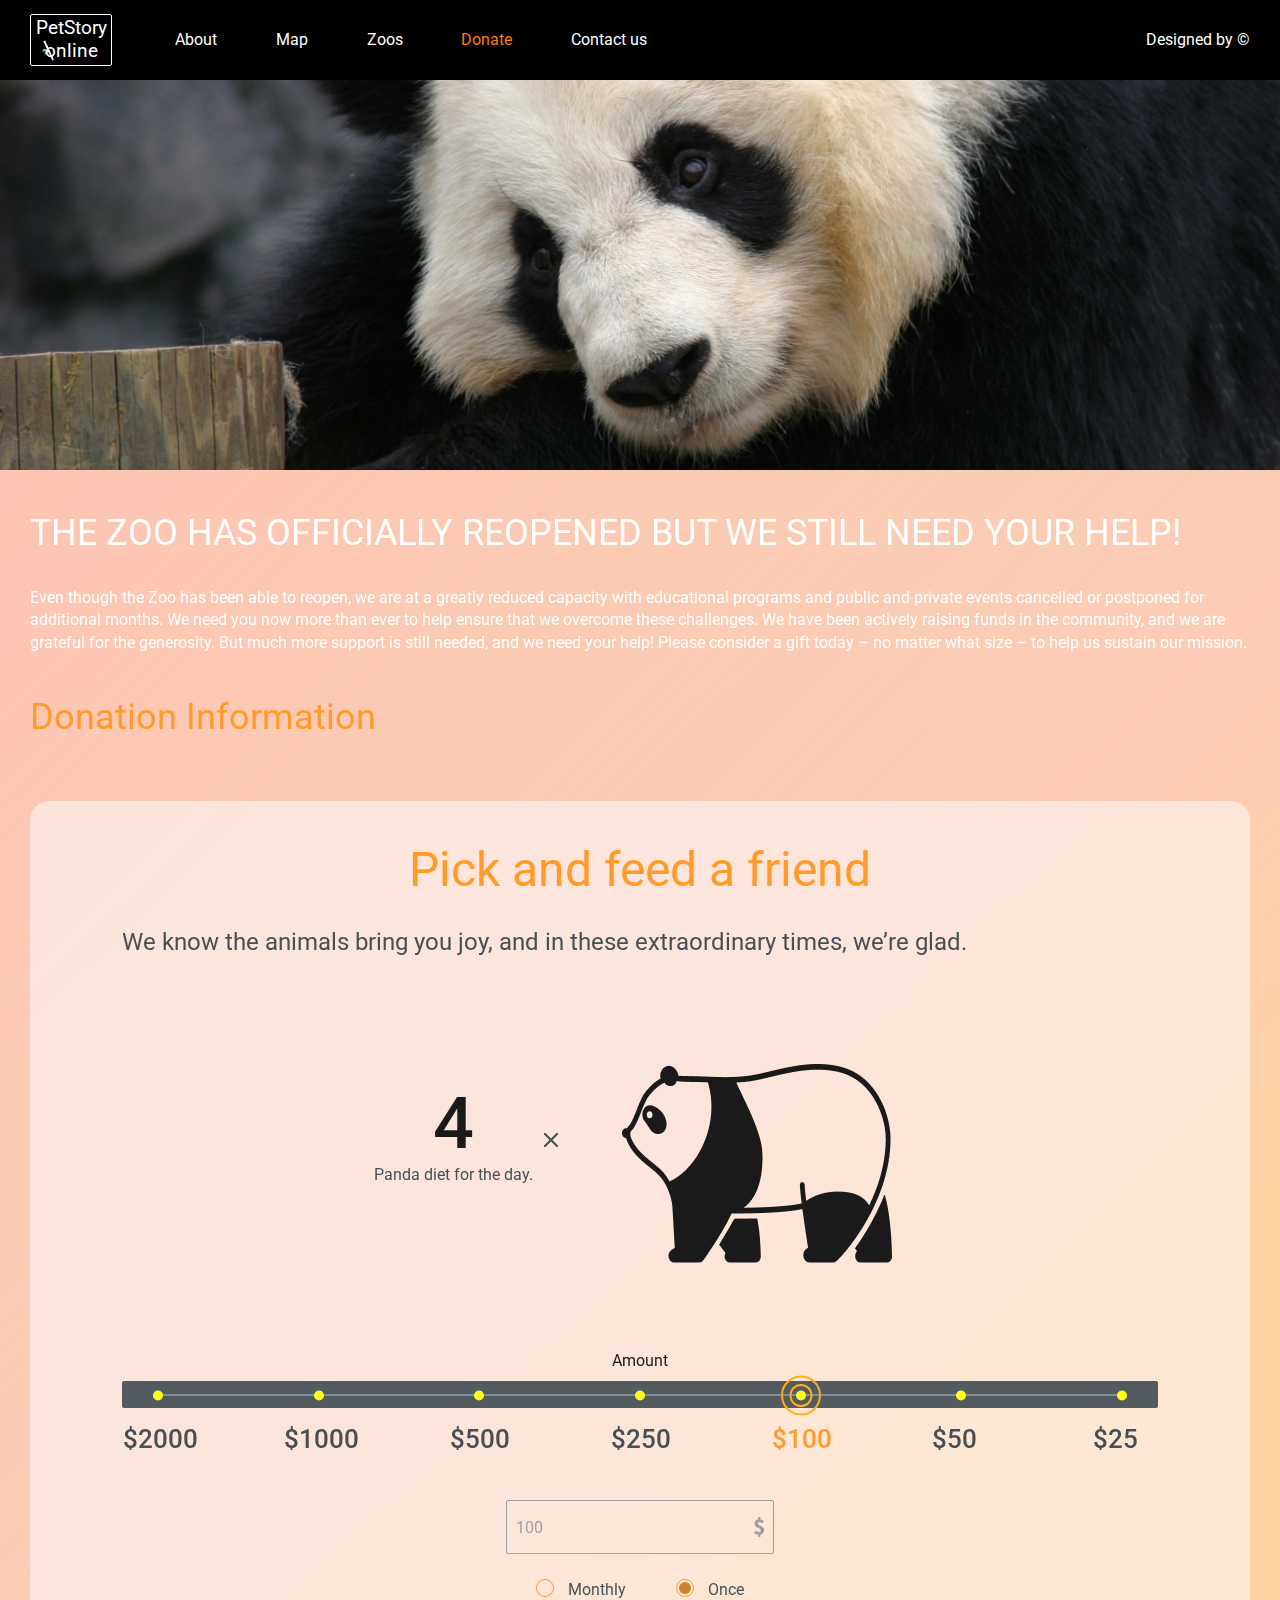
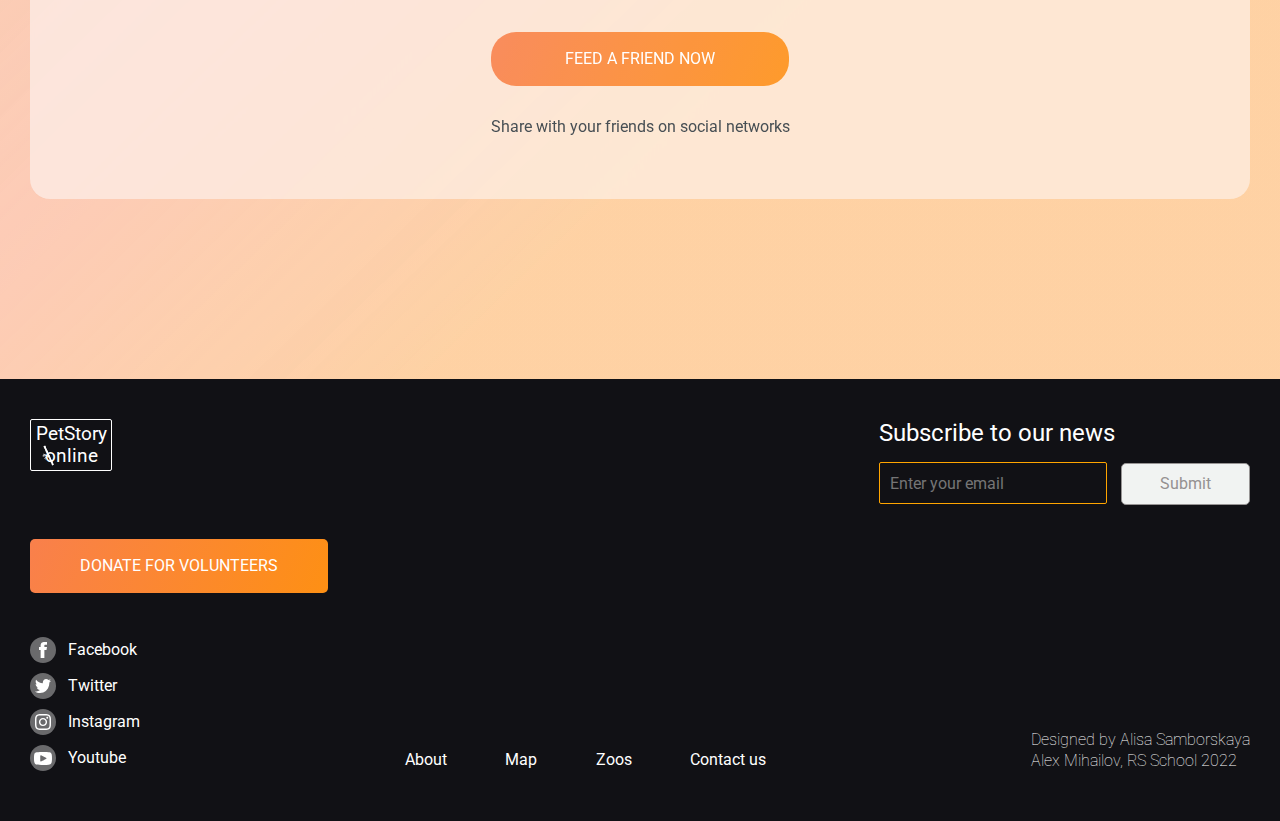
==== pages/desktop_donate/index.html @ 9bdb4d8e "Add files via upload" ====
<!DOCTYPE html>
<html lang="en">

<head>
    <meta charset="UTF-8">
    <meta http-equiv="X-UA-Compatible" content="IE=edge">
    <meta name="viewport" content="width=device-width, initial-scale=1.0">
    <title>Petstory Donate  @alexmegadrive</title>
    <link rel="stylesheet" href="./style.css">
</head>

<body>
    <h1>PetStory Online</h1>

    <div class="header">
        <div class="container">
            <a href="../desktop_petstory/index.html" class="logo">PetStory online</a>
            
            <input id="menu-toggle" type="checkbox" />
            <label class='menu-button-container' for="menu-toggle">
                <div class='menu-button'></div>
            </label>
            
          
            <nav>
                <ul id="navList">
                    <li><a href="../desktop_petstory/index.html" class="nav-link ">About</a></li>
                    <li><a href="https://maps.google.com" class="nav-link">Map</a> </li>
                    <li><a href="#" class="nav-link">Zoos</a></li>
                    <li><a href="#" class="nav-link nav-link--active">Donate</a></li>
                    <li><a href="#" class="nav-link">Contact us</a></li>
                </ul>
            </nav>
            <a href="https://www.figma.com/file/jfEFwkXVj1WRq7sUHDr8os/PetStory-online"
                class="nav-link header__designedby">Designed by ©</a>
        </div>
    </div>
    <div class="donate-panda">
    </div>

    <div class="slide-friend">
        <div class="container">
            <h4 class="slide-friend__h4-title">THE ZOO HAS OFFICIALLY REOPENED BUT WE STILL NEED YOUR HELP!</h4>
            <p class="slide-friend__h4-subttle">Even though the Zoo has been able to reopen, we are at a greatly reduced
                capacity with educational programs and public and private events cancelled or postponed for additional
                months. We need you now more than ever to help ensure that we overcome these challenges. We have been
                actively raising funds in the community, and we are grateful for the generosity. But much more support
                is still needed, and we need your help! Please consider a gift today – no matter what size – to help us
                sustain our mission.</p>
            <div class="slide-friend__info">Donation Information</div>
        </div>

        <div class="slide-friend__container">
            <h3 class="slide-friend__title">Pick and feed a friend</h3>
            <p class="slide-friend__subtitle">We know the animals bring you joy, and in these extraordinary times, we’re
                glad.</p>
            <div class="slide-friend__panda-container">
                <div class="slide-friend__panda-container-diet">
                    <div>4</div>
                    <div>Panda diet for the day.</div>
                </div>
                <div></div>
                <div></div>
            </div>
            <p class="slide-friend__text slide-friend__amount-title">Amount</p>
            <form action="">

                <div class="donate-amount__container">


                    <div class="donate-amount__box">
                        <!-- <div class="donate-amount__box-line"></div> -->
                        <div class="donate-amount__radio-input-box">
                            <label class="input-button__wrapper">
                                <input type="radio" class="radio-real" name="donate-amount" id="id5000" value="5000">
                                <span class="radio-amount-fake"></span>
                                <label class="radio-amount-label">$5000</label>

                            </label>
                            <label class="input-button__wrapper">
                                <input type="radio" class="radio-real" name="donate-amount" value="2000">
                                <span class="radio-amount-fake"></span>
                                <label class="radio-amount-label">$2000</label>

                            </label>
                            <label class="input-button__wrapper">
                                <input type="radio" class="radio-real" name="donate-amount" value="1000">
                                <span class="radio-amount-fake"></span>
                                <label class="radio-amount-label">$1000</label>

                            </label>
                            <label class="input-button__wrapper">
                                <input type="radio" class="radio-real" name="donate-amount" value="500">
                                <span class="radio-amount-fake"></span>
                                <label class="radio-amount-label">&nbsp$500</label>

                            </label>
                            <label class="input-button__wrapper">
                                <input type="radio" class="radio-real" name="donate-amount" value="250">
                                <span class="radio-amount-fake"></span>
                                <label class="radio-amount-label">&nbsp$250</label>

                            </label>
                            <label class="input-button__wrapper">
                                <input type="radio" class="radio-real" name="donate-amount" value="100" checked>
                                <span class="radio-amount-fake"></span>
                                <label class="radio-amount-label">&nbsp$100</label>

                            </label>
                            <label class="input-button__wrapper">
                                <input type="radio" class="radio-real" name="donate-amount" value="50">
                                <span class="radio-amount-fake"></span>
                                <label class="radio-amount-label">&nbsp$50</label>

                            </label>
                            <label class="input-button__wrapper">
                                <input type="radio" class="radio-real" name="donate-amount" value="25">
                                <span class="radio-amount-fake"></span>
                                <label class="radio-amount-label">&nbsp$25</label>

                            </label>
                        </div>
                    </div>
                    <!-- <label for="5000" id="label5000">$5000</label> -->

                </div>
                <div class="donate-column-container">
                    <div class="donate-another-amount-container">
                        <input type="number"
                            id="inputSumBox"
                            value="100"
                            placeholder="Another amount" maxlength="4"
                            oninput="javascript: if (this.value.length > this.maxLength) this.value = this.value.slice(0, this.maxLength);"
                            onkeypress="checkNum(event)" 
                            >
                        <div class="donate-another-amount__dollar"></div>
                    </div>
                    <div class="donate-period__box">
                        <label class="input-button__wrapper">
                            <input type="radio" class="radio-real" name="donate-period" value="Monthly">
                            <span class="radio-period-fake"></span>
                            <label class="radio-period-label slide-friend__text"> Monthly
                            </label>

                        </label>
                        <label class="input-button__wrapper">
                            <input type="radio" class="radio-real" name="donate-period" value="Once" checked>
                            <span class="radio-period-fake"></span>
                            <label class="radio-period-label slide-friend__text"> Once
                            </label>

                        </label>
                    </div>
                </div>
                <div class="donate-column-container">
                    <a href="#" class="btn btn--rounded">Feed a friend now</a>
                    <p class="slide-friend__text">Share with your friends on social networks </p>
                </div>
            </form>
        </div>
    </div>

    <div class="footer">
        <div class="footer-container">
            <div class="footer-top">
                <div class="footer-top__left">
                    <a href="../desktop_petstory/index.html" class="logo">PetStory online</a>
                    <a href="../desktop_donate/index.html" class="btn">Donate for volunteers</a>
                </div>
                <div class="footer-top__subscribe-box">
                    <span class="footer-top__subscribe-box-title">Subscribe to our news</span>
                    <form action="">
                        <input type="email" placeholder="Enter your email" required>
                        <input type="submit" value="Submit">
                    </form>
                </div>
            </div>
            <div class="footer-bottom">
                <div class="footer-links-section">
                    <a href="https://https://https://https://facebook.com" class="nav-link footer-links-section__line">
                        <div class="footer-links-section__link-logo social-logo--fb"></div>
                        
                        <span>Facebook</span>

                    </a>
                    <a href="https://twitter.com" class="nav-link footer-links-section__line">
                        <div class="footer-links-section__link-logo social-logo--tw"></div>
                        
                        <span>Twitter</span>

                    </a>
                    <a href="https://instagram.com" class="nav-link footer-links-section__line">
                        <div class="footer-links-section__link-logo social-logo--inst"></div>
                        <span>Instagram</span>
                        
                    </a>
                    <a href="https://youtube.com" class="nav-link footer-links-section__line">
                        <div class=" footer-links-section__link-logo social-logo--yt"></div>
                        
                        <span>Youtube</span>

                    </a>
                </div>
                <div class="footer-center">
                    <ul>
                        <li><a href="../desktop_donate/index.html" class="nav-link">About</a></li>
                        <li><a href="https://maps.google.com" class="nav-link">Map</a> </li>
                        <li><a href="#" class="nav-link">Zoos</a></li>
                        <li><a href="#" class="nav-link">Contact us</a></li>
                    </ul>
                </div>
                <div class="footer-credits">
                    <div>Designed by Alisa Samborskaya</div>
                    <div>Alex Mihailov, RS School 2022</div>
                </div>
            </div>
        </div>
    </div>
    <script src="./script.js"></script>
</body>
</html>
---- pages/desktop_donate/style.css ----
@import url("../../assets/styles/common.css");
.header {
  position: static;
}

.donate-panda {
  height: 390px;
  background: url("../../assets/images/panda_cut.png") no-repeat;
  background-size: cover;
}

.slide-friend {
  display: flex;
  flex-direction: column;
  align-items: center;
  background: linear-gradient(315.75deg, rgba(254, 210, 144, 0.7) 30.06%, #febdab 100.95%, rgba(254, 210, 144, 0.7) 106.36%), linear-gradient(315.75deg, rgba(254, 189, 171, 0.74) 30.06%, rgba(243, 169, 248, 0.66) 50.74%, #e0d8f0 80.49%, #eaf7fe 127.9%, #eaf7fe 149.54%), linear-gradient(315.75deg, rgba(254, 189, 171, 0.74) 30.06%, rgba(243, 169, 248, 0.66) 50.74%, #e0d8f0 80.49%, #eaf7fe 127.9%, #eaf7fe 149.54%);
  opacity: 0.9;
}

.slide-friend__container {
  display: flex;
  flex-direction: column;
  justify-content: center;
  box-sizing: border-box;
  margin-top: 60px;
  margin-bottom: 180px;
  padding: 40px 92px 62px 92px;
  background: rgba(253, 253, 255, 0.52);
  -webkit-backdrop-filter: blur(2px);
          backdrop-filter: blur(2px);
  border-radius: 20px;
}
.slide-friend__container p:last-child {
  margin: 0 auto;
}
.slide-friend__container form input, .slide-friend__container form .donate-period__box {
  margin: 0 auto;
}
.slide-friend__container form .donate-period__box {
  margin-top: 25px;
  margin-bottom: 31px;
  display: flex;
  justify-content: center;
  width: 268px;
}
.slide-friend__container form .donate-period__box label + label {
  margin-left: 50px;
}
.slide-friend__container form .donate-period__box label.slide-friend__text {
  margin-left: 10px;
}
.slide-friend__container .btn {
  margin-left: auto;
  margin-right: auto;
  margin-bottom: 30px;
}

.slide-friend__title {
  font-family: "Roboto";
  font-style: normal;
  font-weight: 400;
  font-size: 48px;
  line-height: 120%;
  text-align: center;
  color: #fe9013;
}

.slide-friend__subtitle {
  margin-top: 30px;
  font-style: normal;
  font-weight: 400;
  font-size: 24px;
  line-height: 29px;
  color: #333b41;
}

.slide-friend__text--bold {
  margin-top: 40px;
  font-style: normal;
  font-weight: 500;
  font-size: 16px;
  line-height: 21px;
  color: #333b41;
}

.slide-friend__text {
  font-style: normal;
  font-weight: 400;
  font-size: 16px;
  line-height: 21px;
  color: #333b41;
}

.slide-friend__amount-title {
  color: #000000;
  margin-bottom: 6px;
}

.slide-friend__h3 {
  margin-top: 60px;
  margin-bottom: 40px;
}

.slide-friend__h4-title {
  margin-top: 40px;
  margin-bottom: 10px;
  font-weight: 400;
  font-size: 36px;
  line-height: 130%;
  color: #ffffff;
}

.slide-friend__h4-subttle {
  font-style: normal;
  font-weight: 400;
  font-size: 16px;
  line-height: 140%;
  color: #ffffff;
}

.slide-friend__info {
  margin-top: 40px;
  font-weight: 400;
  font-size: 36px;
  line-height: 130%;
  color: #fe9013;
}

.slide-friend__panda-container {
  margin: 60px auto 87px auto;
  display: flex;
  flex-direction: row;
  align-items: center;
}

.slide-friend__panda-container > div:nth-child(3) {
  width: 284px;
  height: 246px;
  background: url("../../assets/images/panda-icon.png") center no-repeat;
}

.slide-friend__panda-container > div:nth-child(2) {
  margin-right: 64px;
  margin-left: 11px;
  width: 14px;
  height: 14px;
  background: url("../../assets/icons/x.png") center no-repeat;
}

.slide-friend__panda-container-diet * + * {
  margin-top: 11px;
}
.slide-friend__panda-container-diet div:nth-child(1) {
  font-weight: 500;
  font-size: 72px;
  line-height: 80%;
  text-align: center;
  text-transform: uppercase;
}
.slide-friend__panda-container-diet div:nth-child(2) {
  font-weight: 400;
  font-size: 16px;
  line-height: 140%;
  text-align: center;
  color: #333b41;
}

.donate-amount__container {
  position: relative;
}

.donate-another-amount-container {
  position: relative;
  margin: 0 auto;
}

.donate-another-amount__dollar {
  position: absolute;
  content: "";
  width: 10px;
  height: 20px;
  top: 50%;
  right: 10px;
  transform: translateY(-50%);
  background: no-repeat center url("../../assets/icons/dollar.png");
}

.donate-another-amount-container input[type=number] {
  position: relative;
  height: 54px;
  width: 268px;
  padding: 16px 9px;
  background: transparent;
  border: 1px solid #929699;
  border-radius: 2px;
  box-sizing: border-box;
  font-weight: 400;
  font-size: 16px;
  line-height: 140%;
  color: #929699;
  -moz-appearance: textfield;
}
.donate-another-amount-container input[type=number]:focus {
  outline: none;
  color: #4b9200;
  border: 0.7px solid #4b9200;
}
.donate-another-amount-container input[type=number]:focus + .donate-another-amount__dollar {
  background: no-repeat center url("../../assets/icons/dollar-green.png");
}
.donate-another-amount-container input[type=number]::-webkit-outer-spin-button, .donate-another-amount-container input[type=number]::-webkit-inner-spin-button {
  -webkit-appearance: none;
  margin: 0;
}

.donate-amount__box {
  display: flex;
  margin-bottom: 92px;
  height: 27px;
  background: #404950;
  border-radius: 2px;
  box-sizing: border-box;
}
.donate-amount__box::before {
  width: 94%;
  margin: 0px 3%;
  z-index: 0;
  top: 50%;
  transform: translateY(-50%);
  position: absolute;
  content: "";
  height: 2px;
  background: #72828e;
  justify-content: space-between;
  box-sizing: border-box;
}

.donate-amount__radio-input-box {
  display: flex;
  flex-direction: row;
  width: 94%;
  margin: 0px 3%;
  top: 50%;
  transform: translateY(-50%);
  position: absolute;
  z-index: 1;
  justify-content: space-between;
}

.donate-column-container {
  display: flex;
  flex-direction: column;
  justify-content: center;
}

.input-button__wrapper {
  position: relative;
  cursor: pointer;
}

.radio-real {
  cursor: pointer;
  transform: translate(-50%, -50%);
  top: 50%;
  left: 50%;
  width: 100px;
  height: 100px;
  position: absolute;
  opacity: 0;
}

.radio-amount-label {
  position: absolute;
  font-weight: 500;
  font-size: 26px;
  line-height: 140%;
  text-transform: uppercase;
  color: #333b41;
  top: 35px;
  left: -30px;
}

.radio-amount-fake {
  position: relative;
  display: inline-block;
  border-radius: 50%;
  vertical-align: subs;
  width: 10px;
  height: 10px;
  background-color: yellow;
}

.radio-period-fake {
  position: relative;
  display: inline-block;
  width: 16px;
  height: 16px;
  border-radius: 50%;
  border: 1px solid #fe9013;
}

.radio-period-fake + .radio-period-label {
  vertical-align: top;
}

.radio-real:checked + .radio-period-fake::before {
  position: absolute;
  top: 50%;
  left: 50%;
  content: "";
  width: 12px;
  height: 12px;
  background: #c97617;
  border-radius: 50%;
  transform: translate(-50%, -50%);
  box-sizing: border-box;
}

.radio-real:checked ~ .radio-amount-label {
  color: #fe9013;
}

.radio-real:checked + .radio-amount-fake::after {
  position: absolute;
  top: 50%;
  left: 50%;
  content: "";
  width: 23px;
  height: 23px;
  border-radius: 50%;
  transform: translate(-50%, -50%);
  box-sizing: border-box;
  border: 2px solid orange;
}

.radio-real:checked + .radio-amount-fake::before {
  position: absolute;
  top: 50%;
  left: 50%;
  content: "";
  width: 40px;
  height: 40px;
  border-radius: 50%;
  transform: translate(-50%, -50%);
  box-sizing: border-box;
  border: 2px solid orange;
}

@media screen and (min-width: 1381px) and (max-width: 1599px) {
  body {
    min-width: unset;
  }
  .container,
.cards-container,
.cards-wrapper,
.slide-friend__container,
.testimonials-wrapper,
.footer-container {
    width: calc(100% - 60px);
  }
}
@media screen and (min-width: 1000px) and (max-width: 1380px) {
  body {
    min-width: unset;
  }
  .container,
.cards-container,
.cards-wrapper,
.slide-friend__container,
.testimonials-wrapper,
.footer-container {
    width: calc(100% - 60px);
  }
  .slide-friend__h4-title {
    margin-bottom: 30px;
  }
  .donate-amount__radio-input-box > label:nth-child(1) {
    display: none;
  }
  .slide-friend__amount-title {
    margin-bottom: 10px;
  }
  .slide-friend__text {
    text-align: center;
    width: auto;
  }
}
@media screen and (min-width: 640px) and (max-width: 999px) {
  .header {
    position: fixed;
  }
  .donate-panda {
    padding-top: 34px;
    height: 187px;
    background-position: center;
    background-size: cover;
    background-image: url(../../assets/images/panda_cut--small.png);
  }
  .donate-amount__radio-input-box label label {
    left: -24px;
  }
  .slide-friend__container {
    padding: 19px 0 31px 0;
    margin-bottom: 46px;
  }
  .slide-friend__container .slide-friend__text {
    margin-left: 10px;
  }
  .slide-friend__container .slide-friend__subtitle {
    margin: 20px auto 0 auto;
    text-align: center;
  }
  .donate-amount__radio-input-box > label:nth-child(-n+3) {
    display: none;
  }
  .donate-another-amount-container > input {
    width: 180px !important;
    height: 42px !important;
  }
  .radio-real {
    width: 77px;
    height: 77px;
  }
}
@media screen and (min-width: 0px) and (max-width: 639px) {
  .container,
.slide-friend__container,
.testimonials-wrapper,
.footer-container {
    width: calc(100% - 20px);
  }
  .header {
    position: fixed;
  }
  .donate-panda {
    padding-top: 34px;
    height: 187px;
    background-position: center;
    background-size: cover;
    background-image: url(../../assets/images/panda_cut--small.png);
  }
  .donate-amount__radio-input-box label label {
    left: -8px;
    font-size: 13px;
  }
  .slide-friend__info, .slide-friend__title {
    font-size: 24px;
  }
  .slide-friend__h4-title {
    font-size: 24px;
    margin-top: 30px;
    margin-bottom: 20px;
  }
  .slide-friend__container {
    padding: 19px 0 31px 0;
    margin-top: 30px;
    margin-bottom: 46px;
  }
  .slide-friend__container .slide-friend__panda-container-diet > div:nth-child(1) {
    font-size: 40.6015px;
  }
  .slide-friend__container .slide-friend__panda-container-diet > div:nth-child(2) {
    font-size: 9px;
  }
  .slide-friend__container .slide-friend__panda-container {
    height: 146px;
    margin: 0;
  }
  .slide-friend__container .slide-friend__panda-container > div:nth-child(2) {
    margin-right: 41px;
    margin-left: 13px;
    width: 8.4px;
    height: 8.92px;
  }
  .slide-friend__container .slide-friend__panda-container > div:nth-child(3) {
    background-size: contain;
    width: 170px;
    height: 153.92px;
  }
  .slide-friend__container .slide-friend__panda-container-diet {
    width: 102px;
    transform: translateY(12px);
  }
  .slide-friend__container .slide-friend__subtitle {
    margin: 10px auto;
    text-align: center;
    font-size: 16px;
    line-height: 22px;
  }
  .donate-amount__box {
    margin-bottom: 36px;
    height: 14px;
  }
  .donate-amount__radio-input-box > label:nth-child(-n+3) {
    display: none;
  }
  .donate-another-amount-container {
    margin: 13px auto 0 auto;
  }
  .donate-another-amount-container input {
    width: 180px !important;
    height: 42px !important;
  }
  .radio-period-fake {
    width: 14px;
    height: 14px;
  }
  .radio-real {
    width: 48px;
    height: 48px;
  }
  .radio-amount-label {
    top: 23px;
  }
  .donate-period__box {
    padding-left: 24px;
    padding-right: 10px;
    justify-content: space-around;
  }
}
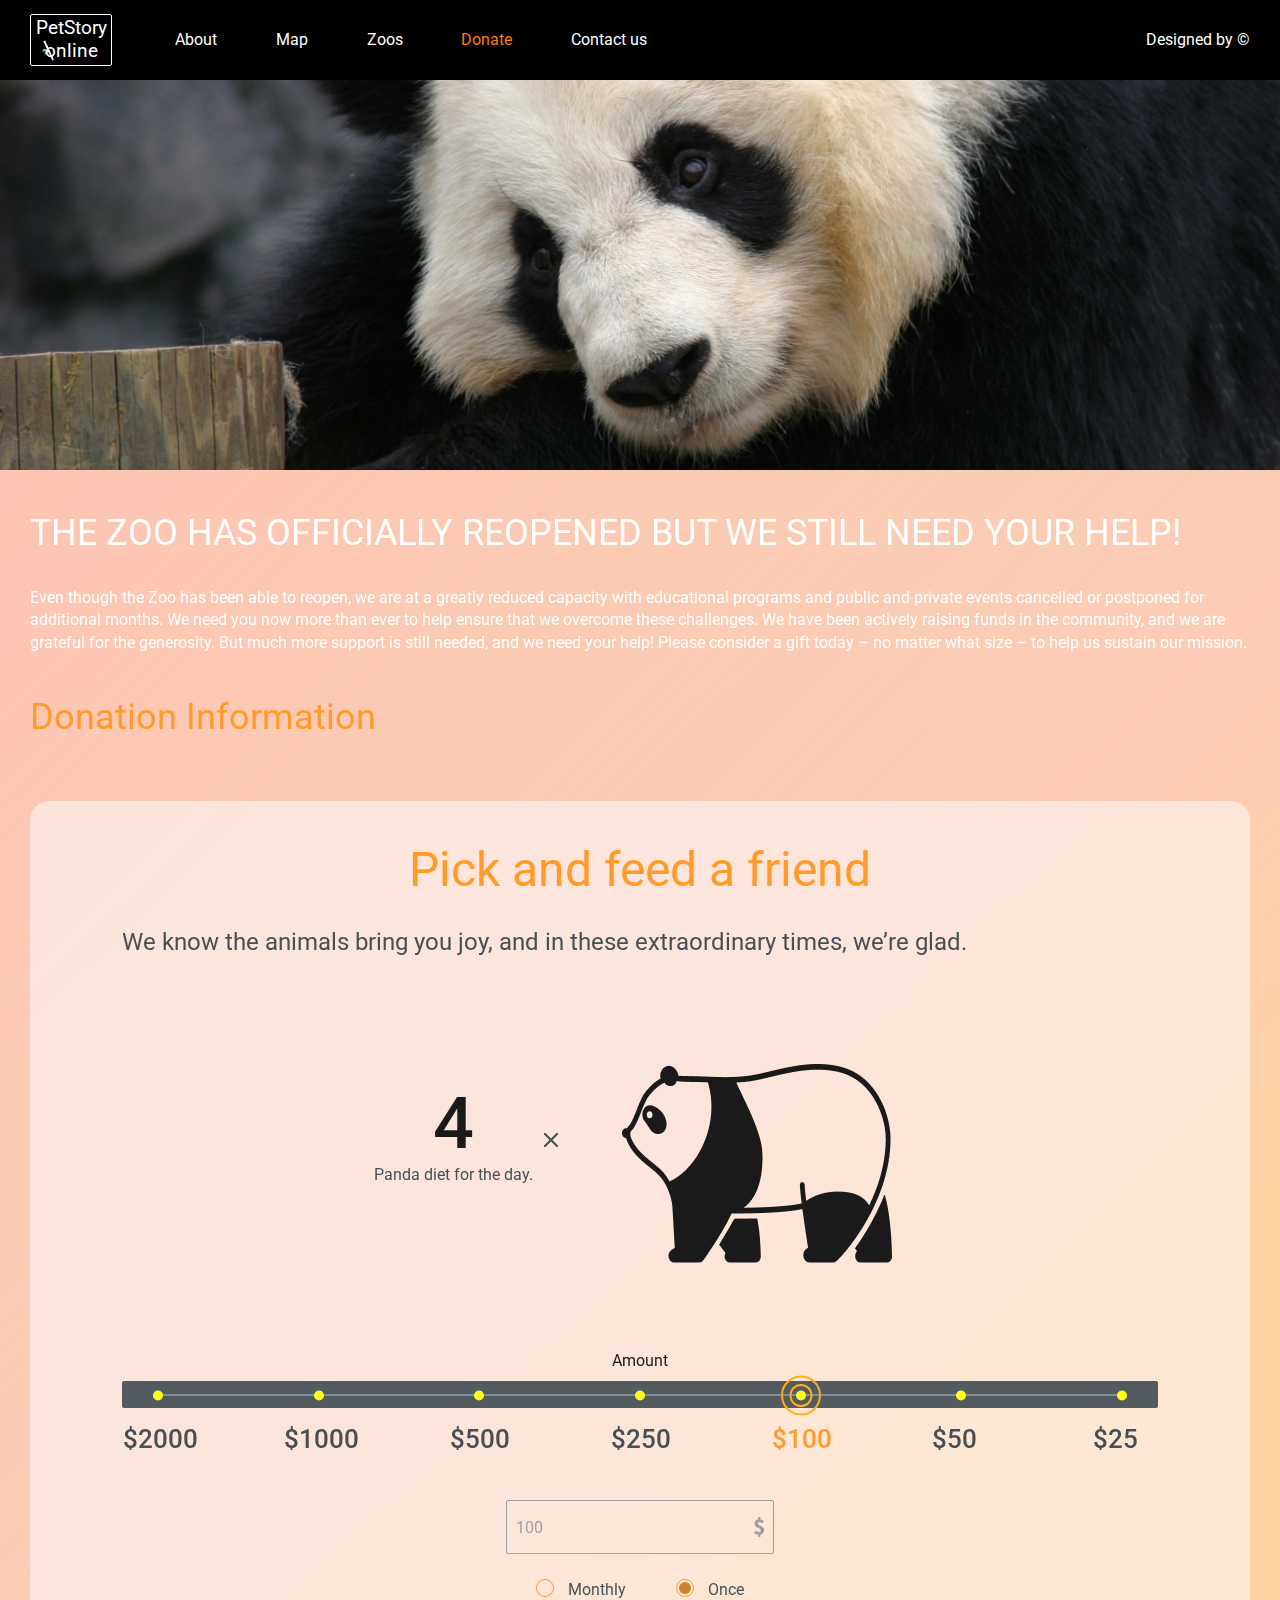
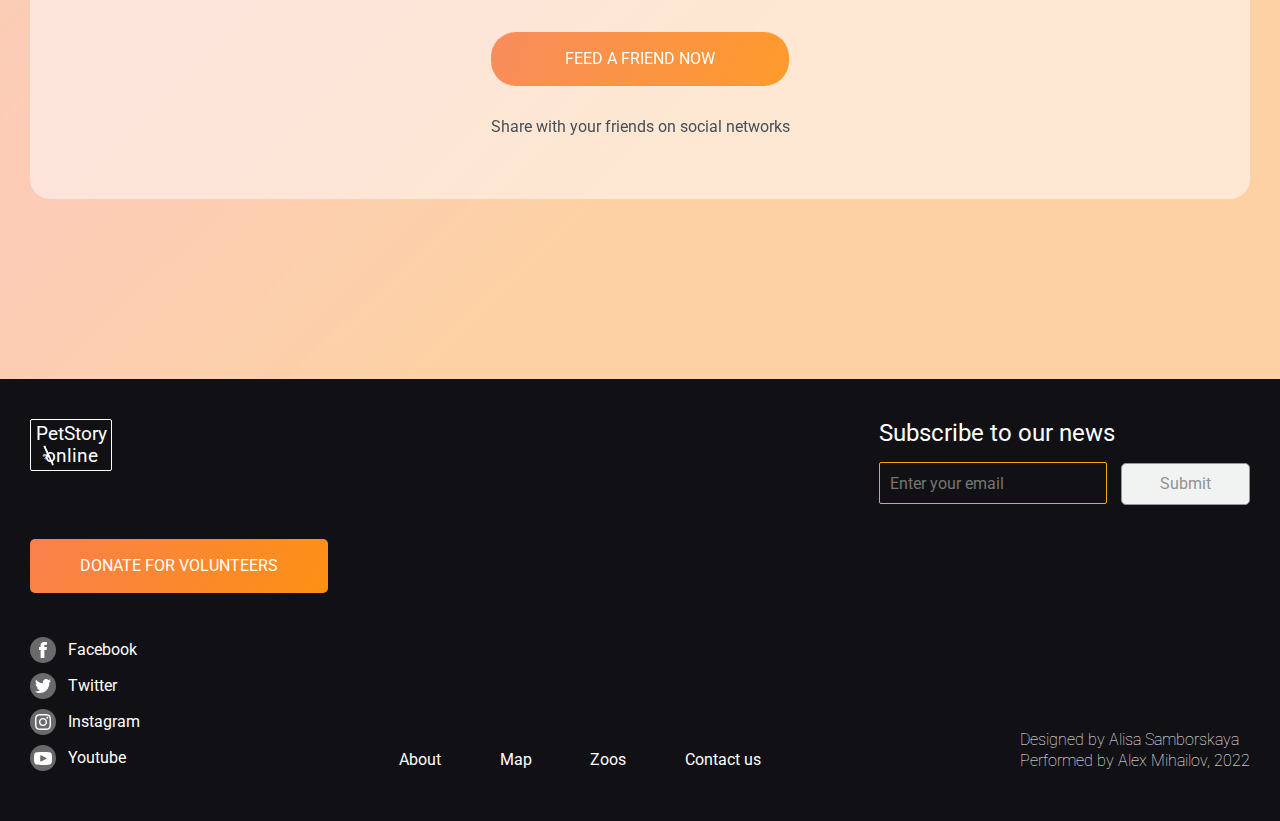
==== commit fe08b9a3: "refactor: remove credits" ====
--- a/pages/desktop_donate/index.html
+++ b/pages/desktop_donate/index.html
@@ -1,221 +1,308 @@
 <!DOCTYPE html>
 <html lang="en">
-
-<head>
-    <meta charset="UTF-8">
-    <meta http-equiv="X-UA-Compatible" content="IE=edge">
-    <meta name="viewport" content="width=device-width, initial-scale=1.0">
-    <title>Petstory Donate  @alexmegadrive</title>
-    <link rel="stylesheet" href="./style.css">
-</head>
-
-<body>
+  <head>
+    <meta charset="UTF-8" />
+    <meta http-equiv="X-UA-Compatible" content="IE=edge" />
+    <meta name="viewport" content="width=device-width, initial-scale=1.0" />
+    <title>Petstory Donate @alexmegadrive</title>
+    <link rel="stylesheet" href="./style.css" />
+  </head>
+
+  <body>
     <h1>PetStory Online</h1>
 
     <div class="header">
-        <div class="container">
-            <a href="../desktop_petstory/index.html" class="logo">PetStory online</a>
-            
-            <input id="menu-toggle" type="checkbox" />
-            <label class='menu-button-container' for="menu-toggle">
-                <div class='menu-button'></div>
-            </label>
-            
-          
-            <nav>
-                <ul id="navList">
-                    <li><a href="../desktop_petstory/index.html" class="nav-link ">About</a></li>
-                    <li><a href="https://maps.google.com" class="nav-link">Map</a> </li>
-                    <li><a href="#" class="nav-link">Zoos</a></li>
-                    <li><a href="#" class="nav-link nav-link--active">Donate</a></li>
-                    <li><a href="#" class="nav-link">Contact us</a></li>
-                </ul>
-            </nav>
-            <a href="https://www.figma.com/file/jfEFwkXVj1WRq7sUHDr8os/PetStory-online"
-                class="nav-link header__designedby">Designed by ©</a>
+      <div class="container">
+        <a href="../desktop_petstory/index.html" class="logo"
+          >PetStory online</a
+        >
+
+        <input id="menu-toggle" type="checkbox" />
+        <label class="menu-button-container" for="menu-toggle">
+          <div class="menu-button"></div>
+        </label>
+
+        <nav>
+          <ul id="navList">
+            <li>
+              <a href="../desktop_petstory/index.html" class="nav-link"
+                >About</a
+              >
+            </li>
+            <li><a href="https://maps.google.com" class="nav-link">Map</a></li>
+            <li><a href="#" class="nav-link">Zoos</a></li>
+            <li><a href="#" class="nav-link nav-link--active">Donate</a></li>
+            <li><a href="#" class="nav-link">Contact us</a></li>
+          </ul>
+        </nav>
+        <a
+          href="https://www.figma.com/file/jfEFwkXVj1WRq7sUHDr8os/PetStory-online"
+          class="nav-link header__designedby"
+          >Designed by ©</a
+        >
+      </div>
+    </div>
+    <div class="donate-panda"></div>
+
+    <div class="slide-friend">
+      <div class="container">
+        <h4 class="slide-friend__h4-title">
+          THE ZOO HAS OFFICIALLY REOPENED BUT WE STILL NEED YOUR HELP!
+        </h4>
+        <p class="slide-friend__h4-subttle">
+          Even though the Zoo has been able to reopen, we are at a greatly
+          reduced capacity with educational programs and public and private
+          events cancelled or postponed for additional months. We need you now
+          more than ever to help ensure that we overcome these challenges. We
+          have been actively raising funds in the community, and we are grateful
+          for the generosity. But much more support is still needed, and we need
+          your help! Please consider a gift today – no matter what size – to
+          help us sustain our mission.
+        </p>
+        <div class="slide-friend__info">Donation Information</div>
+      </div>
+
+      <div class="slide-friend__container">
+        <h3 class="slide-friend__title">Pick and feed a friend</h3>
+        <p class="slide-friend__subtitle">
+          We know the animals bring you joy, and in these extraordinary times,
+          we’re glad.
+        </p>
+        <div class="slide-friend__panda-container">
+          <div class="slide-friend__panda-container-diet">
+            <div>4</div>
+            <div>Panda diet for the day.</div>
+          </div>
+          <div></div>
+          <div></div>
         </div>
+        <p class="slide-friend__text slide-friend__amount-title">Amount</p>
+        <form action="">
+          <div class="donate-amount__container">
+            <div class="donate-amount__box">
+              <!-- <div class="donate-amount__box-line"></div> -->
+              <div class="donate-amount__radio-input-box">
+                <label class="input-button__wrapper">
+                  <input
+                    type="radio"
+                    class="radio-real"
+                    name="donate-amount"
+                    id="id5000"
+                    value="5000"
+                  />
+                  <span class="radio-amount-fake"></span>
+                  <label class="radio-amount-label">$5000</label>
+                </label>
+                <label class="input-button__wrapper">
+                  <input
+                    type="radio"
+                    class="radio-real"
+                    name="donate-amount"
+                    value="2000"
+                  />
+                  <span class="radio-amount-fake"></span>
+                  <label class="radio-amount-label">$2000</label>
+                </label>
+                <label class="input-button__wrapper">
+                  <input
+                    type="radio"
+                    class="radio-real"
+                    name="donate-amount"
+                    value="1000"
+                  />
+                  <span class="radio-amount-fake"></span>
+                  <label class="radio-amount-label">$1000</label>
+                </label>
+                <label class="input-button__wrapper">
+                  <input
+                    type="radio"
+                    class="radio-real"
+                    name="donate-amount"
+                    value="500"
+                  />
+                  <span class="radio-amount-fake"></span>
+                  <label class="radio-amount-label">&nbsp$500</label>
+                </label>
+                <label class="input-button__wrapper">
+                  <input
+                    type="radio"
+                    class="radio-real"
+                    name="donate-amount"
+                    value="250"
+                  />
+                  <span class="radio-amount-fake"></span>
+                  <label class="radio-amount-label">&nbsp$250</label>
+                </label>
+                <label class="input-button__wrapper">
+                  <input
+                    type="radio"
+                    class="radio-real"
+                    name="donate-amount"
+                    value="100"
+                    checked
+                  />
+                  <span class="radio-amount-fake"></span>
+                  <label class="radio-amount-label">&nbsp$100</label>
+                </label>
+                <label class="input-button__wrapper">
+                  <input
+                    type="radio"
+                    class="radio-real"
+                    name="donate-amount"
+                    value="50"
+                  />
+                  <span class="radio-amount-fake"></span>
+                  <label class="radio-amount-label">&nbsp$50</label>
+                </label>
+                <label class="input-button__wrapper">
+                  <input
+                    type="radio"
+                    class="radio-real"
+                    name="donate-amount"
+                    value="25"
+                  />
+                  <span class="radio-amount-fake"></span>
+                  <label class="radio-amount-label">&nbsp$25</label>
+                </label>
+              </div>
+            </div>
+            <!-- <label for="5000" id="label5000">$5000</label> -->
+          </div>
+          <div class="donate-column-container">
+            <div class="donate-another-amount-container">
+              <input
+                type="number"
+                id="inputSumBox"
+                value="100"
+                placeholder="Another amount"
+                maxlength="4"
+                oninput="javascript: if (this.value.length > this.maxLength) this.value = this.value.slice(0, this.maxLength);"
+                onkeypress="checkNum(event)"
+              />
+              <div class="donate-another-amount__dollar"></div>
+            </div>
+            <div class="donate-period__box">
+              <label class="input-button__wrapper">
+                <input
+                  type="radio"
+                  class="radio-real"
+                  name="donate-period"
+                  value="Monthly"
+                />
+                <span class="radio-period-fake"></span>
+                <label class="radio-period-label slide-friend__text">
+                  Monthly
+                </label>
+              </label>
+              <label class="input-button__wrapper">
+                <input
+                  type="radio"
+                  class="radio-real"
+                  name="donate-period"
+                  value="Once"
+                  checked
+                />
+                <span class="radio-period-fake"></span>
+                <label class="radio-period-label slide-friend__text">
+                  Once
+                </label>
+              </label>
+            </div>
+          </div>
+          <div class="donate-column-container">
+            <a href="#" class="btn btn--rounded">Feed a friend now</a>
+            <p class="slide-friend__text">
+              Share with your friends on social networks
+            </p>
+          </div>
+        </form>
+      </div>
     </div>
-    <div class="donate-panda">
-    </div>
-
-    <div class="slide-friend">
-        <div class="container">
-            <h4 class="slide-friend__h4-title">THE ZOO HAS OFFICIALLY REOPENED BUT WE STILL NEED YOUR HELP!</h4>
-            <p class="slide-friend__h4-subttle">Even though the Zoo has been able to reopen, we are at a greatly reduced
-                capacity with educational programs and public and private events cancelled or postponed for additional
-                months. We need you now more than ever to help ensure that we overcome these challenges. We have been
-                actively raising funds in the community, and we are grateful for the generosity. But much more support
-                is still needed, and we need your help! Please consider a gift today – no matter what size – to help us
-                sustain our mission.</p>
-            <div class="slide-friend__info">Donation Information</div>
+
+    <div class="footer">
+      <div class="footer-container">
+        <div class="footer-top">
+          <div class="footer-top__left">
+            <a href="../desktop_petstory/index.html" class="logo"
+              >PetStory online</a
+            >
+            <a href="../desktop_donate/index.html" class="btn"
+              >Donate for volunteers</a
+            >
+          </div>
+          <div class="footer-top__subscribe-box">
+            <span class="footer-top__subscribe-box-title"
+              >Subscribe to our news</span
+            >
+            <form action="">
+              <input type="email" placeholder="Enter your email" required />
+              <input type="submit" value="Submit" />
+            </form>
+          </div>
         </div>
-
-        <div class="slide-friend__container">
-            <h3 class="slide-friend__title">Pick and feed a friend</h3>
-            <p class="slide-friend__subtitle">We know the animals bring you joy, and in these extraordinary times, we’re
-                glad.</p>
-            <div class="slide-friend__panda-container">
-                <div class="slide-friend__panda-container-diet">
-                    <div>4</div>
-                    <div>Panda diet for the day.</div>
-                </div>
-                <div></div>
-                <div></div>
-            </div>
-            <p class="slide-friend__text slide-friend__amount-title">Amount</p>
-            <form action="">
-
-                <div class="donate-amount__container">
-
-
-                    <div class="donate-amount__box">
-                        <!-- <div class="donate-amount__box-line"></div> -->
-                        <div class="donate-amount__radio-input-box">
-                            <label class="input-button__wrapper">
-                                <input type="radio" class="radio-real" name="donate-amount" id="id5000" value="5000">
-                                <span class="radio-amount-fake"></span>
-                                <label class="radio-amount-label">$5000</label>
-
-                            </label>
-                            <label class="input-button__wrapper">
-                                <input type="radio" class="radio-real" name="donate-amount" value="2000">
-                                <span class="radio-amount-fake"></span>
-                                <label class="radio-amount-label">$2000</label>
-
-                            </label>
-                            <label class="input-button__wrapper">
-                                <input type="radio" class="radio-real" name="donate-amount" value="1000">
-                                <span class="radio-amount-fake"></span>
-                                <label class="radio-amount-label">$1000</label>
-
-                            </label>
-                            <label class="input-button__wrapper">
-                                <input type="radio" class="radio-real" name="donate-amount" value="500">
-                                <span class="radio-amount-fake"></span>
-                                <label class="radio-amount-label">&nbsp$500</label>
-
-                            </label>
-                            <label class="input-button__wrapper">
-                                <input type="radio" class="radio-real" name="donate-amount" value="250">
-                                <span class="radio-amount-fake"></span>
-                                <label class="radio-amount-label">&nbsp$250</label>
-
-                            </label>
-                            <label class="input-button__wrapper">
-                                <input type="radio" class="radio-real" name="donate-amount" value="100" checked>
-                                <span class="radio-amount-fake"></span>
-                                <label class="radio-amount-label">&nbsp$100</label>
-
-                            </label>
-                            <label class="input-button__wrapper">
-                                <input type="radio" class="radio-real" name="donate-amount" value="50">
-                                <span class="radio-amount-fake"></span>
-                                <label class="radio-amount-label">&nbsp$50</label>
-
-                            </label>
-                            <label class="input-button__wrapper">
-                                <input type="radio" class="radio-real" name="donate-amount" value="25">
-                                <span class="radio-amount-fake"></span>
-                                <label class="radio-amount-label">&nbsp$25</label>
-
-                            </label>
-                        </div>
-                    </div>
-                    <!-- <label for="5000" id="label5000">$5000</label> -->
-
-                </div>
-                <div class="donate-column-container">
-                    <div class="donate-another-amount-container">
-                        <input type="number"
-                            id="inputSumBox"
-                            value="100"
-                            placeholder="Another amount" maxlength="4"
-                            oninput="javascript: if (this.value.length > this.maxLength) this.value = this.value.slice(0, this.maxLength);"
-                            onkeypress="checkNum(event)" 
-                            >
-                        <div class="donate-another-amount__dollar"></div>
-                    </div>
-                    <div class="donate-period__box">
-                        <label class="input-button__wrapper">
-                            <input type="radio" class="radio-real" name="donate-period" value="Monthly">
-                            <span class="radio-period-fake"></span>
-                            <label class="radio-period-label slide-friend__text"> Monthly
-                            </label>
-
-                        </label>
-                        <label class="input-button__wrapper">
-                            <input type="radio" class="radio-real" name="donate-period" value="Once" checked>
-                            <span class="radio-period-fake"></span>
-                            <label class="radio-period-label slide-friend__text"> Once
-                            </label>
-
-                        </label>
-                    </div>
-                </div>
-                <div class="donate-column-container">
-                    <a href="#" class="btn btn--rounded">Feed a friend now</a>
-                    <p class="slide-friend__text">Share with your friends on social networks </p>
-                </div>
-            </form>
+        <div class="footer-bottom">
+          <div class="footer-links-section">
+            <a
+              href="https://https://https://https://facebook.com"
+              class="nav-link footer-links-section__line"
+            >
+              <div
+                class="footer-links-section__link-logo social-logo--fb"
+              ></div>
+
+              <span>Facebook</span>
+            </a>
+            <a
+              href="https://twitter.com"
+              class="nav-link footer-links-section__line"
+            >
+              <div
+                class="footer-links-section__link-logo social-logo--tw"
+              ></div>
+
+              <span>Twitter</span>
+            </a>
+            <a
+              href="https://instagram.com"
+              class="nav-link footer-links-section__line"
+            >
+              <div
+                class="footer-links-section__link-logo social-logo--inst"
+              ></div>
+              <span>Instagram</span>
+            </a>
+            <a
+              href="https://youtube.com"
+              class="nav-link footer-links-section__line"
+            >
+              <div
+                class="footer-links-section__link-logo social-logo--yt"
+              ></div>
+
+              <span>Youtube</span>
+            </a>
+          </div>
+          <div class="footer-center">
+            <ul>
+              <li>
+                <a href="../desktop_donate/index.html" class="nav-link"
+                  >About</a
+                >
+              </li>
+              <li>
+                <a href="https://maps.google.com" class="nav-link">Map</a>
+              </li>
+              <li><a href="#" class="nav-link">Zoos</a></li>
+              <li><a href="#" class="nav-link">Contact us</a></li>
+            </ul>
+          </div>
+          <div class="footer-credits">
+            <div>Designed by Alisa Samborskaya</div>
+            <div>Performed by Alex Mihailov, 2022</div>
+          </div>
         </div>
-    </div>
-
-    <div class="footer">
-        <div class="footer-container">
-            <div class="footer-top">
-                <div class="footer-top__left">
-                    <a href="../desktop_petstory/index.html" class="logo">PetStory online</a>
-                    <a href="../desktop_donate/index.html" class="btn">Donate for volunteers</a>
-                </div>
-                <div class="footer-top__subscribe-box">
-                    <span class="footer-top__subscribe-box-title">Subscribe to our news</span>
-                    <form action="">
-                        <input type="email" placeholder="Enter your email" required>
-                        <input type="submit" value="Submit">
-                    </form>
-                </div>
-            </div>
-            <div class="footer-bottom">
-                <div class="footer-links-section">
-                    <a href="https://https://https://https://facebook.com" class="nav-link footer-links-section__line">
-                        <div class="footer-links-section__link-logo social-logo--fb"></div>
-                        
-                        <span>Facebook</span>
-
-                    </a>
-                    <a href="https://twitter.com" class="nav-link footer-links-section__line">
-                        <div class="footer-links-section__link-logo social-logo--tw"></div>
-                        
-                        <span>Twitter</span>
-
-                    </a>
-                    <a href="https://instagram.com" class="nav-link footer-links-section__line">
-                        <div class="footer-links-section__link-logo social-logo--inst"></div>
-                        <span>Instagram</span>
-                        
-                    </a>
-                    <a href="https://youtube.com" class="nav-link footer-links-section__line">
-                        <div class=" footer-links-section__link-logo social-logo--yt"></div>
-                        
-                        <span>Youtube</span>
-
-                    </a>
-                </div>
-                <div class="footer-center">
-                    <ul>
-                        <li><a href="../desktop_donate/index.html" class="nav-link">About</a></li>
-                        <li><a href="https://maps.google.com" class="nav-link">Map</a> </li>
-                        <li><a href="#" class="nav-link">Zoos</a></li>
-                        <li><a href="#" class="nav-link">Contact us</a></li>
-                    </ul>
-                </div>
-                <div class="footer-credits">
-                    <div>Designed by Alisa Samborskaya</div>
-                    <div>Alex Mihailov, RS School 2022</div>
-                </div>
-            </div>
-        </div>
+      </div>
     </div>
     <script src="./script.js"></script>
-</body>
+  </body>
 </html>
--- a/pages/desktop_donate/style.css
+++ b/pages/desktop_donate/style.css
@@ -1,520 +1,520 @@
-@import url("../../assets/styles/common.css");
-.header {
-  position: static;
-}
-
-.donate-panda {
-  height: 390px;
-  background: url("../../assets/images/panda_cut.png") no-repeat;
-  background-size: cover;
-}
-
-.slide-friend {
-  display: flex;
-  flex-direction: column;
-  align-items: center;
-  background: linear-gradient(315.75deg, rgba(254, 210, 144, 0.7) 30.06%, #febdab 100.95%, rgba(254, 210, 144, 0.7) 106.36%), linear-gradient(315.75deg, rgba(254, 189, 171, 0.74) 30.06%, rgba(243, 169, 248, 0.66) 50.74%, #e0d8f0 80.49%, #eaf7fe 127.9%, #eaf7fe 149.54%), linear-gradient(315.75deg, rgba(254, 189, 171, 0.74) 30.06%, rgba(243, 169, 248, 0.66) 50.74%, #e0d8f0 80.49%, #eaf7fe 127.9%, #eaf7fe 149.54%);
-  opacity: 0.9;
-}
-
-.slide-friend__container {
-  display: flex;
-  flex-direction: column;
-  justify-content: center;
-  box-sizing: border-box;
-  margin-top: 60px;
-  margin-bottom: 180px;
-  padding: 40px 92px 62px 92px;
-  background: rgba(253, 253, 255, 0.52);
-  -webkit-backdrop-filter: blur(2px);
-          backdrop-filter: blur(2px);
-  border-radius: 20px;
-}
-.slide-friend__container p:last-child {
-  margin: 0 auto;
-}
-.slide-friend__container form input, .slide-friend__container form .donate-period__box {
-  margin: 0 auto;
-}
-.slide-friend__container form .donate-period__box {
-  margin-top: 25px;
-  margin-bottom: 31px;
-  display: flex;
-  justify-content: center;
-  width: 268px;
-}
-.slide-friend__container form .donate-period__box label + label {
-  margin-left: 50px;
-}
-.slide-friend__container form .donate-period__box label.slide-friend__text {
-  margin-left: 10px;
-}
-.slide-friend__container .btn {
-  margin-left: auto;
-  margin-right: auto;
-  margin-bottom: 30px;
-}
-
-.slide-friend__title {
-  font-family: "Roboto";
-  font-style: normal;
-  font-weight: 400;
-  font-size: 48px;
-  line-height: 120%;
-  text-align: center;
-  color: #fe9013;
-}
-
-.slide-friend__subtitle {
-  margin-top: 30px;
-  font-style: normal;
-  font-weight: 400;
-  font-size: 24px;
-  line-height: 29px;
-  color: #333b41;
-}
-
-.slide-friend__text--bold {
-  margin-top: 40px;
-  font-style: normal;
-  font-weight: 500;
-  font-size: 16px;
-  line-height: 21px;
-  color: #333b41;
-}
-
-.slide-friend__text {
-  font-style: normal;
-  font-weight: 400;
-  font-size: 16px;
-  line-height: 21px;
-  color: #333b41;
-}
-
-.slide-friend__amount-title {
-  color: #000000;
-  margin-bottom: 6px;
-}
-
-.slide-friend__h3 {
-  margin-top: 60px;
-  margin-bottom: 40px;
-}
-
-.slide-friend__h4-title {
-  margin-top: 40px;
-  margin-bottom: 10px;
-  font-weight: 400;
-  font-size: 36px;
-  line-height: 130%;
-  color: #ffffff;
-}
-
-.slide-friend__h4-subttle {
-  font-style: normal;
-  font-weight: 400;
-  font-size: 16px;
-  line-height: 140%;
-  color: #ffffff;
-}
-
-.slide-friend__info {
-  margin-top: 40px;
-  font-weight: 400;
-  font-size: 36px;
-  line-height: 130%;
-  color: #fe9013;
-}
-
-.slide-friend__panda-container {
-  margin: 60px auto 87px auto;
-  display: flex;
-  flex-direction: row;
-  align-items: center;
-}
-
-.slide-friend__panda-container > div:nth-child(3) {
-  width: 284px;
-  height: 246px;
-  background: url("../../assets/images/panda-icon.png") center no-repeat;
-}
-
-.slide-friend__panda-container > div:nth-child(2) {
-  margin-right: 64px;
-  margin-left: 11px;
-  width: 14px;
-  height: 14px;
-  background: url("../../assets/icons/x.png") center no-repeat;
-}
-
-.slide-friend__panda-container-diet * + * {
-  margin-top: 11px;
-}
-.slide-friend__panda-container-diet div:nth-child(1) {
-  font-weight: 500;
-  font-size: 72px;
-  line-height: 80%;
-  text-align: center;
-  text-transform: uppercase;
-}
-.slide-friend__panda-container-diet div:nth-child(2) {
-  font-weight: 400;
-  font-size: 16px;
-  line-height: 140%;
-  text-align: center;
-  color: #333b41;
-}
-
-.donate-amount__container {
-  position: relative;
-}
-
-.donate-another-amount-container {
-  position: relative;
-  margin: 0 auto;
-}
-
-.donate-another-amount__dollar {
-  position: absolute;
-  content: "";
-  width: 10px;
-  height: 20px;
-  top: 50%;
-  right: 10px;
-  transform: translateY(-50%);
-  background: no-repeat center url("../../assets/icons/dollar.png");
-}
-
-.donate-another-amount-container input[type=number] {
-  position: relative;
-  height: 54px;
-  width: 268px;
-  padding: 16px 9px;
-  background: transparent;
-  border: 1px solid #929699;
-  border-radius: 2px;
-  box-sizing: border-box;
-  font-weight: 400;
-  font-size: 16px;
-  line-height: 140%;
-  color: #929699;
-  -moz-appearance: textfield;
-}
-.donate-another-amount-container input[type=number]:focus {
-  outline: none;
-  color: #4b9200;
-  border: 0.7px solid #4b9200;
-}
-.donate-another-amount-container input[type=number]:focus + .donate-another-amount__dollar {
-  background: no-repeat center url("../../assets/icons/dollar-green.png");
-}
-.donate-another-amount-container input[type=number]::-webkit-outer-spin-button, .donate-another-amount-container input[type=number]::-webkit-inner-spin-button {
-  -webkit-appearance: none;
-  margin: 0;
-}
-
-.donate-amount__box {
-  display: flex;
-  margin-bottom: 92px;
-  height: 27px;
-  background: #404950;
-  border-radius: 2px;
-  box-sizing: border-box;
-}
-.donate-amount__box::before {
-  width: 94%;
-  margin: 0px 3%;
-  z-index: 0;
-  top: 50%;
-  transform: translateY(-50%);
-  position: absolute;
-  content: "";
-  height: 2px;
-  background: #72828e;
-  justify-content: space-between;
-  box-sizing: border-box;
-}
-
-.donate-amount__radio-input-box {
-  display: flex;
-  flex-direction: row;
-  width: 94%;
-  margin: 0px 3%;
-  top: 50%;
-  transform: translateY(-50%);
-  position: absolute;
-  z-index: 1;
-  justify-content: space-between;
-}
-
-.donate-column-container {
-  display: flex;
-  flex-direction: column;
-  justify-content: center;
-}
-
-.input-button__wrapper {
-  position: relative;
-  cursor: pointer;
-}
-
-.radio-real {
-  cursor: pointer;
-  transform: translate(-50%, -50%);
-  top: 50%;
-  left: 50%;
-  width: 100px;
-  height: 100px;
-  position: absolute;
-  opacity: 0;
-}
-
-.radio-amount-label {
-  position: absolute;
-  font-weight: 500;
-  font-size: 26px;
-  line-height: 140%;
-  text-transform: uppercase;
-  color: #333b41;
-  top: 35px;
-  left: -30px;
-}
-
-.radio-amount-fake {
-  position: relative;
-  display: inline-block;
-  border-radius: 50%;
-  vertical-align: subs;
-  width: 10px;
-  height: 10px;
-  background-color: yellow;
-}
-
-.radio-period-fake {
-  position: relative;
-  display: inline-block;
-  width: 16px;
-  height: 16px;
-  border-radius: 50%;
-  border: 1px solid #fe9013;
-}
-
-.radio-period-fake + .radio-period-label {
-  vertical-align: top;
-}
-
-.radio-real:checked + .radio-period-fake::before {
-  position: absolute;
-  top: 50%;
-  left: 50%;
-  content: "";
-  width: 12px;
-  height: 12px;
-  background: #c97617;
-  border-radius: 50%;
-  transform: translate(-50%, -50%);
-  box-sizing: border-box;
-}
-
-.radio-real:checked ~ .radio-amount-label {
-  color: #fe9013;
-}
-
-.radio-real:checked + .radio-amount-fake::after {
-  position: absolute;
-  top: 50%;
-  left: 50%;
-  content: "";
-  width: 23px;
-  height: 23px;
-  border-radius: 50%;
-  transform: translate(-50%, -50%);
-  box-sizing: border-box;
-  border: 2px solid orange;
-}
-
-.radio-real:checked + .radio-amount-fake::before {
-  position: absolute;
-  top: 50%;
-  left: 50%;
-  content: "";
-  width: 40px;
-  height: 40px;
-  border-radius: 50%;
-  transform: translate(-50%, -50%);
-  box-sizing: border-box;
-  border: 2px solid orange;
-}
-
-@media screen and (min-width: 1381px) and (max-width: 1599px) {
-  body {
-    min-width: unset;
-  }
-  .container,
-.cards-container,
-.cards-wrapper,
-.slide-friend__container,
-.testimonials-wrapper,
-.footer-container {
-    width: calc(100% - 60px);
-  }
-}
-@media screen and (min-width: 1000px) and (max-width: 1380px) {
-  body {
-    min-width: unset;
-  }
-  .container,
-.cards-container,
-.cards-wrapper,
-.slide-friend__container,
-.testimonials-wrapper,
-.footer-container {
-    width: calc(100% - 60px);
-  }
-  .slide-friend__h4-title {
-    margin-bottom: 30px;
-  }
-  .donate-amount__radio-input-box > label:nth-child(1) {
-    display: none;
-  }
-  .slide-friend__amount-title {
-    margin-bottom: 10px;
-  }
-  .slide-friend__text {
-    text-align: center;
-    width: auto;
-  }
-}
-@media screen and (min-width: 640px) and (max-width: 999px) {
-  .header {
-    position: fixed;
-  }
-  .donate-panda {
-    padding-top: 34px;
-    height: 187px;
-    background-position: center;
-    background-size: cover;
-    background-image: url(../../assets/images/panda_cut--small.png);
-  }
-  .donate-amount__radio-input-box label label {
-    left: -24px;
-  }
-  .slide-friend__container {
-    padding: 19px 0 31px 0;
-    margin-bottom: 46px;
-  }
-  .slide-friend__container .slide-friend__text {
-    margin-left: 10px;
-  }
-  .slide-friend__container .slide-friend__subtitle {
-    margin: 20px auto 0 auto;
-    text-align: center;
-  }
-  .donate-amount__radio-input-box > label:nth-child(-n+3) {
-    display: none;
-  }
-  .donate-another-amount-container > input {
-    width: 180px !important;
-    height: 42px !important;
-  }
-  .radio-real {
-    width: 77px;
-    height: 77px;
-  }
-}
-@media screen and (min-width: 0px) and (max-width: 639px) {
-  .container,
-.slide-friend__container,
-.testimonials-wrapper,
-.footer-container {
-    width: calc(100% - 20px);
-  }
-  .header {
-    position: fixed;
-  }
-  .donate-panda {
-    padding-top: 34px;
-    height: 187px;
-    background-position: center;
-    background-size: cover;
-    background-image: url(../../assets/images/panda_cut--small.png);
-  }
-  .donate-amount__radio-input-box label label {
-    left: -8px;
-    font-size: 13px;
-  }
-  .slide-friend__info, .slide-friend__title {
-    font-size: 24px;
-  }
-  .slide-friend__h4-title {
-    font-size: 24px;
-    margin-top: 30px;
-    margin-bottom: 20px;
-  }
-  .slide-friend__container {
-    padding: 19px 0 31px 0;
-    margin-top: 30px;
-    margin-bottom: 46px;
-  }
-  .slide-friend__container .slide-friend__panda-container-diet > div:nth-child(1) {
-    font-size: 40.6015px;
-  }
-  .slide-friend__container .slide-friend__panda-container-diet > div:nth-child(2) {
-    font-size: 9px;
-  }
-  .slide-friend__container .slide-friend__panda-container {
-    height: 146px;
-    margin: 0;
-  }
-  .slide-friend__container .slide-friend__panda-container > div:nth-child(2) {
-    margin-right: 41px;
-    margin-left: 13px;
-    width: 8.4px;
-    height: 8.92px;
-  }
-  .slide-friend__container .slide-friend__panda-container > div:nth-child(3) {
-    background-size: contain;
-    width: 170px;
-    height: 153.92px;
-  }
-  .slide-friend__container .slide-friend__panda-container-diet {
-    width: 102px;
-    transform: translateY(12px);
-  }
-  .slide-friend__container .slide-friend__subtitle {
-    margin: 10px auto;
-    text-align: center;
-    font-size: 16px;
-    line-height: 22px;
-  }
-  .donate-amount__box {
-    margin-bottom: 36px;
-    height: 14px;
-  }
-  .donate-amount__radio-input-box > label:nth-child(-n+3) {
-    display: none;
-  }
-  .donate-another-amount-container {
-    margin: 13px auto 0 auto;
-  }
-  .donate-another-amount-container input {
-    width: 180px !important;
-    height: 42px !important;
-  }
-  .radio-period-fake {
-    width: 14px;
-    height: 14px;
-  }
-  .radio-real {
-    width: 48px;
-    height: 48px;
-  }
-  .radio-amount-label {
-    top: 23px;
-  }
-  .donate-period__box {
-    padding-left: 24px;
-    padding-right: 10px;
-    justify-content: space-around;
-  }
+@import url("../../assets/styles/common.css");
+.header {
+  position: static;
+}
+
+.donate-panda {
+  height: 390px;
+  background: url("../../assets/images/panda_cut.png") no-repeat;
+  background-size: cover;
+}
+
+.slide-friend {
+  display: flex;
+  flex-direction: column;
+  align-items: center;
+  background: linear-gradient(315.75deg, rgba(254, 210, 144, 0.7) 30.06%, #febdab 100.95%, rgba(254, 210, 144, 0.7) 106.36%), linear-gradient(315.75deg, rgba(254, 189, 171, 0.74) 30.06%, rgba(243, 169, 248, 0.66) 50.74%, #e0d8f0 80.49%, #eaf7fe 127.9%, #eaf7fe 149.54%), linear-gradient(315.75deg, rgba(254, 189, 171, 0.74) 30.06%, rgba(243, 169, 248, 0.66) 50.74%, #e0d8f0 80.49%, #eaf7fe 127.9%, #eaf7fe 149.54%);
+  opacity: 0.9;
+}
+
+.slide-friend__container {
+  display: flex;
+  flex-direction: column;
+  justify-content: center;
+  box-sizing: border-box;
+  margin-top: 60px;
+  margin-bottom: 180px;
+  padding: 40px 92px 62px 92px;
+  background: rgba(253, 253, 255, 0.52);
+  -webkit-backdrop-filter: blur(2px);
+          backdrop-filter: blur(2px);
+  border-radius: 20px;
+}
+.slide-friend__container p:last-child {
+  margin: 0 auto;
+}
+.slide-friend__container form input, .slide-friend__container form .donate-period__box {
+  margin: 0 auto;
+}
+.slide-friend__container form .donate-period__box {
+  margin-top: 25px;
+  margin-bottom: 31px;
+  display: flex;
+  justify-content: center;
+  width: 268px;
+}
+.slide-friend__container form .donate-period__box label + label {
+  margin-left: 50px;
+}
+.slide-friend__container form .donate-period__box label.slide-friend__text {
+  margin-left: 10px;
+}
+.slide-friend__container .btn {
+  margin-left: auto;
+  margin-right: auto;
+  margin-bottom: 30px;
+}
+
+.slide-friend__title {
+  font-family: "Roboto";
+  font-style: normal;
+  font-weight: 400;
+  font-size: 48px;
+  line-height: 120%;
+  text-align: center;
+  color: #fe9013;
+}
+
+.slide-friend__subtitle {
+  margin-top: 30px;
+  font-style: normal;
+  font-weight: 400;
+  font-size: 24px;
+  line-height: 29px;
+  color: #333b41;
+}
+
+.slide-friend__text--bold {
+  margin-top: 40px;
+  font-style: normal;
+  font-weight: 500;
+  font-size: 16px;
+  line-height: 21px;
+  color: #333b41;
+}
+
+.slide-friend__text {
+  font-style: normal;
+  font-weight: 400;
+  font-size: 16px;
+  line-height: 21px;
+  color: #333b41;
+}
+
+.slide-friend__amount-title {
+  color: #000000;
+  margin-bottom: 6px;
+}
+
+.slide-friend__h3 {
+  margin-top: 60px;
+  margin-bottom: 40px;
+}
+
+.slide-friend__h4-title {
+  margin-top: 40px;
+  margin-bottom: 10px;
+  font-weight: 400;
+  font-size: 36px;
+  line-height: 130%;
+  color: #ffffff;
+}
+
+.slide-friend__h4-subttle {
+  font-style: normal;
+  font-weight: 400;
+  font-size: 16px;
+  line-height: 140%;
+  color: #ffffff;
+}
+
+.slide-friend__info {
+  margin-top: 40px;
+  font-weight: 400;
+  font-size: 36px;
+  line-height: 130%;
+  color: #fe9013;
+}
+
+.slide-friend__panda-container {
+  margin: 60px auto 87px auto;
+  display: flex;
+  flex-direction: row;
+  align-items: center;
+}
+
+.slide-friend__panda-container > div:nth-child(3) {
+  width: 284px;
+  height: 246px;
+  background: url("../../assets/images/panda-icon.png") center no-repeat;
+}
+
+.slide-friend__panda-container > div:nth-child(2) {
+  margin-right: 64px;
+  margin-left: 11px;
+  width: 14px;
+  height: 14px;
+  background: url("../../assets/icons/x.png") center no-repeat;
+}
+
+.slide-friend__panda-container-diet * + * {
+  margin-top: 11px;
+}
+.slide-friend__panda-container-diet div:nth-child(1) {
+  font-weight: 500;
+  font-size: 72px;
+  line-height: 80%;
+  text-align: center;
+  text-transform: uppercase;
+}
+.slide-friend__panda-container-diet div:nth-child(2) {
+  font-weight: 400;
+  font-size: 16px;
+  line-height: 140%;
+  text-align: center;
+  color: #333b41;
+}
+
+.donate-amount__container {
+  position: relative;
+}
+
+.donate-another-amount-container {
+  position: relative;
+  margin: 0 auto;
+}
+
+.donate-another-amount__dollar {
+  position: absolute;
+  content: "";
+  width: 10px;
+  height: 20px;
+  top: 50%;
+  right: 10px;
+  transform: translateY(-50%);
+  background: no-repeat center url("../../assets/icons/dollar.png");
+}
+
+.donate-another-amount-container input[type=number] {
+  position: relative;
+  height: 54px;
+  width: 268px;
+  padding: 16px 9px;
+  background: transparent;
+  border: 1px solid #929699;
+  border-radius: 2px;
+  box-sizing: border-box;
+  font-weight: 400;
+  font-size: 16px;
+  line-height: 140%;
+  color: #929699;
+  -moz-appearance: textfield;
+}
+.donate-another-amount-container input[type=number]:focus {
+  outline: none;
+  color: #4b9200;
+  border: 0.7px solid #4b9200;
+}
+.donate-another-amount-container input[type=number]:focus + .donate-another-amount__dollar {
+  background: no-repeat center url("../../assets/icons/dollar-green.png");
+}
+.donate-another-amount-container input[type=number]::-webkit-outer-spin-button, .donate-another-amount-container input[type=number]::-webkit-inner-spin-button {
+  -webkit-appearance: none;
+  margin: 0;
+}
+
+.donate-amount__box {
+  display: flex;
+  margin-bottom: 92px;
+  height: 27px;
+  background: #404950;
+  border-radius: 2px;
+  box-sizing: border-box;
+}
+.donate-amount__box::before {
+  width: 94%;
+  margin: 0px 3%;
+  z-index: 0;
+  top: 50%;
+  transform: translateY(-50%);
+  position: absolute;
+  content: "";
+  height: 2px;
+  background: #72828e;
+  justify-content: space-between;
+  box-sizing: border-box;
+}
+
+.donate-amount__radio-input-box {
+  display: flex;
+  flex-direction: row;
+  width: 94%;
+  margin: 0px 3%;
+  top: 50%;
+  transform: translateY(-50%);
+  position: absolute;
+  z-index: 1;
+  justify-content: space-between;
+}
+
+.donate-column-container {
+  display: flex;
+  flex-direction: column;
+  justify-content: center;
+}
+
+.input-button__wrapper {
+  position: relative;
+  cursor: pointer;
+}
+
+.radio-real {
+  cursor: pointer;
+  transform: translate(-50%, -50%);
+  top: 50%;
+  left: 50%;
+  width: 100px;
+  height: 100px;
+  position: absolute;
+  opacity: 0;
+}
+
+.radio-amount-label {
+  position: absolute;
+  font-weight: 500;
+  font-size: 26px;
+  line-height: 140%;
+  text-transform: uppercase;
+  color: #333b41;
+  top: 35px;
+  left: -30px;
+}
+
+.radio-amount-fake {
+  position: relative;
+  display: inline-block;
+  border-radius: 50%;
+  vertical-align: subs;
+  width: 10px;
+  height: 10px;
+  background-color: yellow;
+}
+
+.radio-period-fake {
+  position: relative;
+  display: inline-block;
+  width: 16px;
+  height: 16px;
+  border-radius: 50%;
+  border: 1px solid #fe9013;
+}
+
+.radio-period-fake + .radio-period-label {
+  vertical-align: top;
+}
+
+.radio-real:checked + .radio-period-fake::before {
+  position: absolute;
+  top: 50%;
+  left: 50%;
+  content: "";
+  width: 12px;
+  height: 12px;
+  background: #c97617;
+  border-radius: 50%;
+  transform: translate(-50%, -50%);
+  box-sizing: border-box;
+}
+
+.radio-real:checked ~ .radio-amount-label {
+  color: #fe9013;
+}
+
+.radio-real:checked + .radio-amount-fake::after {
+  position: absolute;
+  top: 50%;
+  left: 50%;
+  content: "";
+  width: 23px;
+  height: 23px;
+  border-radius: 50%;
+  transform: translate(-50%, -50%);
+  box-sizing: border-box;
+  border: 2px solid orange;
+}
+
+.radio-real:checked + .radio-amount-fake::before {
+  position: absolute;
+  top: 50%;
+  left: 50%;
+  content: "";
+  width: 40px;
+  height: 40px;
+  border-radius: 50%;
+  transform: translate(-50%, -50%);
+  box-sizing: border-box;
+  border: 2px solid orange;
+}
+
+@media screen and (min-width: 1381px) and (max-width: 1599px) {
+  body {
+    min-width: unset;
+  }
+  .container,
+.cards-container,
+.cards-wrapper,
+.slide-friend__container,
+.testimonials-wrapper,
+.footer-container {
+    width: calc(100% - 60px);
+  }
+}
+@media screen and (min-width: 1000px) and (max-width: 1380px) {
+  body {
+    min-width: unset;
+  }
+  .container,
+.cards-container,
+.cards-wrapper,
+.slide-friend__container,
+.testimonials-wrapper,
+.footer-container {
+    width: calc(100% - 60px);
+  }
+  .slide-friend__h4-title {
+    margin-bottom: 30px;
+  }
+  .donate-amount__radio-input-box > label:nth-child(1) {
+    display: none;
+  }
+  .slide-friend__amount-title {
+    margin-bottom: 10px;
+  }
+  .slide-friend__text {
+    text-align: center;
+    width: auto;
+  }
+}
+@media screen and (min-width: 640px) and (max-width: 999px) {
+  .header {
+    position: fixed;
+  }
+  .donate-panda {
+    padding-top: 34px;
+    height: 187px;
+    background-position: center;
+    background-size: cover;
+    background-image: url(../../assets/images/panda_cut--small.png);
+  }
+  .donate-amount__radio-input-box label label {
+    left: -24px;
+  }
+  .slide-friend__container {
+    padding: 19px 0 31px 0;
+    margin-bottom: 46px;
+  }
+  .slide-friend__container .slide-friend__text {
+    margin-left: 10px;
+  }
+  .slide-friend__container .slide-friend__subtitle {
+    margin: 20px auto 0 auto;
+    text-align: center;
+  }
+  .donate-amount__radio-input-box > label:nth-child(-n+3) {
+    display: none;
+  }
+  .donate-another-amount-container > input {
+    width: 180px !important;
+    height: 42px !important;
+  }
+  .radio-real {
+    width: 77px;
+    height: 77px;
+  }
+}
+@media screen and (min-width: 0px) and (max-width: 639px) {
+  .container,
+.slide-friend__container,
+.testimonials-wrapper,
+.footer-container {
+    width: calc(100% - 20px);
+  }
+  .header {
+    position: fixed;
+  }
+  .donate-panda {
+    padding-top: 34px;
+    height: 187px;
+    background-position: center;
+    background-size: cover;
+    background-image: url(../../assets/images/panda_cut--small.png);
+  }
+  .donate-amount__radio-input-box label label {
+    left: -8px;
+    font-size: 13px;
+  }
+  .slide-friend__info, .slide-friend__title {
+    font-size: 24px;
+  }
+  .slide-friend__h4-title {
+    font-size: 24px;
+    margin-top: 30px;
+    margin-bottom: 20px;
+  }
+  .slide-friend__container {
+    padding: 19px 0 31px 0;
+    margin-top: 30px;
+    margin-bottom: 46px;
+  }
+  .slide-friend__container .slide-friend__panda-container-diet > div:nth-child(1) {
+    font-size: 40.6015px;
+  }
+  .slide-friend__container .slide-friend__panda-container-diet > div:nth-child(2) {
+    font-size: 9px;
+  }
+  .slide-friend__container .slide-friend__panda-container {
+    height: 146px;
+    margin: 0;
+  }
+  .slide-friend__container .slide-friend__panda-container > div:nth-child(2) {
+    margin-right: 41px;
+    margin-left: 13px;
+    width: 8.4px;
+    height: 8.92px;
+  }
+  .slide-friend__container .slide-friend__panda-container > div:nth-child(3) {
+    background-size: contain;
+    width: 170px;
+    height: 153.92px;
+  }
+  .slide-friend__container .slide-friend__panda-container-diet {
+    width: 102px;
+    transform: translateY(12px);
+  }
+  .slide-friend__container .slide-friend__subtitle {
+    margin: 10px auto;
+    text-align: center;
+    font-size: 16px;
+    line-height: 22px;
+  }
+  .donate-amount__box {
+    margin-bottom: 36px;
+    height: 14px;
+  }
+  .donate-amount__radio-input-box > label:nth-child(-n+3) {
+    display: none;
+  }
+  .donate-another-amount-container {
+    margin: 13px auto 0 auto;
+  }
+  .donate-another-amount-container input {
+    width: 180px !important;
+    height: 42px !important;
+  }
+  .radio-period-fake {
+    width: 14px;
+    height: 14px;
+  }
+  .radio-real {
+    width: 48px;
+    height: 48px;
+  }
+  .radio-amount-label {
+    top: 23px;
+  }
+  .donate-period__box {
+    padding-left: 24px;
+    padding-right: 10px;
+    justify-content: space-around;
+  }
 }